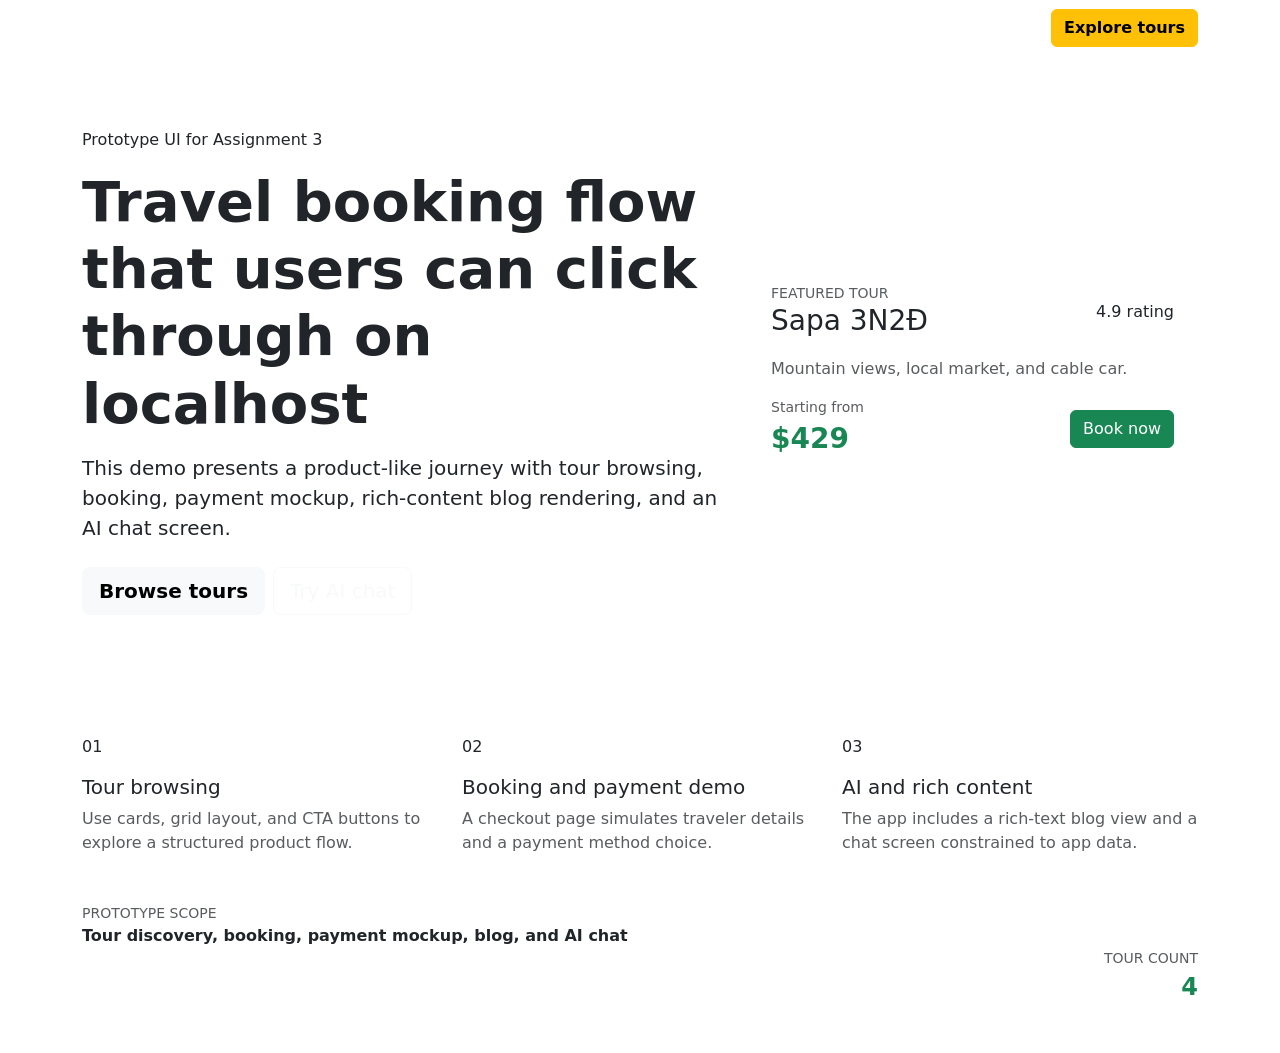
==== src/main/resources/templates/index.html @ 4badd537 "Add customer and admin tour prototype" ====
<!DOCTYPE html>
<html lang="en" xmlns:th="http://www.thymeleaf.org">
<head>
    <meta charset="UTF-8">
    <meta name="viewport" content="width=device-width, initial-scale=1">
    <title>Dieu Dao Travel</title>
    <link href="https://cdn.jsdelivr.net/npm/bootstrap@5.3.3/dist/css/bootstrap.min.css" rel="stylesheet">
    <link th:href="@{/css/app.css}" rel="stylesheet">
</head>
<body>
<div class="app-shell">
    <nav class="navbar navbar-expand-lg navbar-dark topbar sticky-top">
        <div class="container">
            <a class="navbar-brand fw-bold" th:href="@{/}">Dieu Dao Travel</a>
            <button class="navbar-toggler" type="button" data-bs-toggle="collapse" data-bs-target="#mainNav">
                <span class="navbar-toggler-icon"></span>
            </button>
            <div class="collapse navbar-collapse" id="mainNav">
                <div class="navbar-nav ms-auto align-items-lg-center gap-lg-2">
                    <a class="nav-link active" th:href="@{/}">Home</a>
                    <a class="nav-link" th:href="@{/tour}">Tours</a>
                    <a class="nav-link" th:href="@{/tour/blog}">Blog</a>
                    <a class="nav-link" th:href="@{/tour(chat=1)}">AI Chat</a>
                    <a class="btn btn-warning fw-semibold ms-lg-2" th:href="@{/tour}">Explore tours</a>
                </div>
            </div>
        </div>
    </nav>

    <header class="hero-shell">
        <div class="container py-5">
            <div class="row align-items-center g-4 py-4">
                <div class="col-lg-7">
                    <span class="eyebrow">Prototype UI for Assignment 3</span>
                    <h1 class="display-4 fw-bold mt-3 hero-title">Travel booking flow that users can click through on localhost</h1>
                    <p class="lead mt-3 hero-subtitle">This demo presents a product-like journey with tour browsing, booking, payment mockup, rich-content blog rendering, and an AI chat screen.</p>
                    <div class="d-flex flex-wrap gap-2 mt-4">
                        <a class="btn btn-light btn-lg fw-semibold" th:href="@{/tour}">Browse tours</a>
                        <a class="btn btn-outline-light btn-lg" th:href="@{/tour(chat=1)}">Try AI chat</a>
                    </div>
                </div>
                <div class="col-lg-5">
                    <div class="hero-card p-4">
                        <div class="d-flex justify-content-between align-items-center">
                            <div>
                                <div class="small text-uppercase text-muted">Featured tour</div>
                                <h2 class="h3 mb-1" th:text="${featuredTour ?: 'Sapa 3N2Đ'}">Sapa 3N2Đ</h2>
                            </div>
                            <span class="pill">4.9 rating</span>
                        </div>
                        <p class="text-muted mt-3">Mountain views, local market, and cable car.</p>
                        <div class="d-flex justify-content-between align-items-center">
                            <div>
                                <div class="small text-muted">Starting from</div>
                                <div class="fs-3 fw-bold text-success">$429</div>
                            </div>
                            <a class="btn btn-success" th:href="@{/tour/book/t1}">Book now</a>
                        </div>
                    </div>
                </div>
            </div>
        </div>
    </header>

    <main class="container py-5">
        <div class="row g-4">
            <div class="col-md-4">
                <div class="feature-card h-100">
                    <div class="icon-badge">01</div>
                    <h2 class="h5 mt-3">Tour browsing</h2>
                    <p class="text-muted mb-0">Use cards, grid layout, and CTA buttons to explore a structured product flow.</p>
                </div>
            </div>
            <div class="col-md-4">
                <div class="feature-card h-100">
                    <div class="icon-badge">02</div>
                    <h2 class="h5 mt-3">Booking and payment demo</h2>
                    <p class="text-muted mb-0">A checkout page simulates traveler details and a payment method choice.</p>
                </div>
            </div>
            <div class="col-md-4">
                <div class="feature-card h-100">
                    <div class="icon-badge">03</div>
                    <h2 class="h5 mt-3">AI and rich content</h2>
                    <p class="text-muted mb-0">The app includes a rich-text blog view and a chat screen constrained to app data.</p>
                </div>
            </div>
        </div>
        <div class="summary-strip mt-5">
            <div>
                <div class="small text-uppercase text-muted">Prototype scope</div>
                <div class="fw-semibold">Tour discovery, booking, payment mockup, blog, and AI chat</div>
            </div>
            <div class="text-end">
                <div class="small text-uppercase text-muted">Tour count</div>
                <div class="fw-bold text-success fs-4" th:text="${tourCount ?: 4}">4</div>
            </div>
        </div>
    </main>
</div>
<script src="https://cdn.jsdelivr.net/npm/bootstrap@5.3.3/dist/js/bootstrap.bundle.min.js"></script>
</body>
</html>
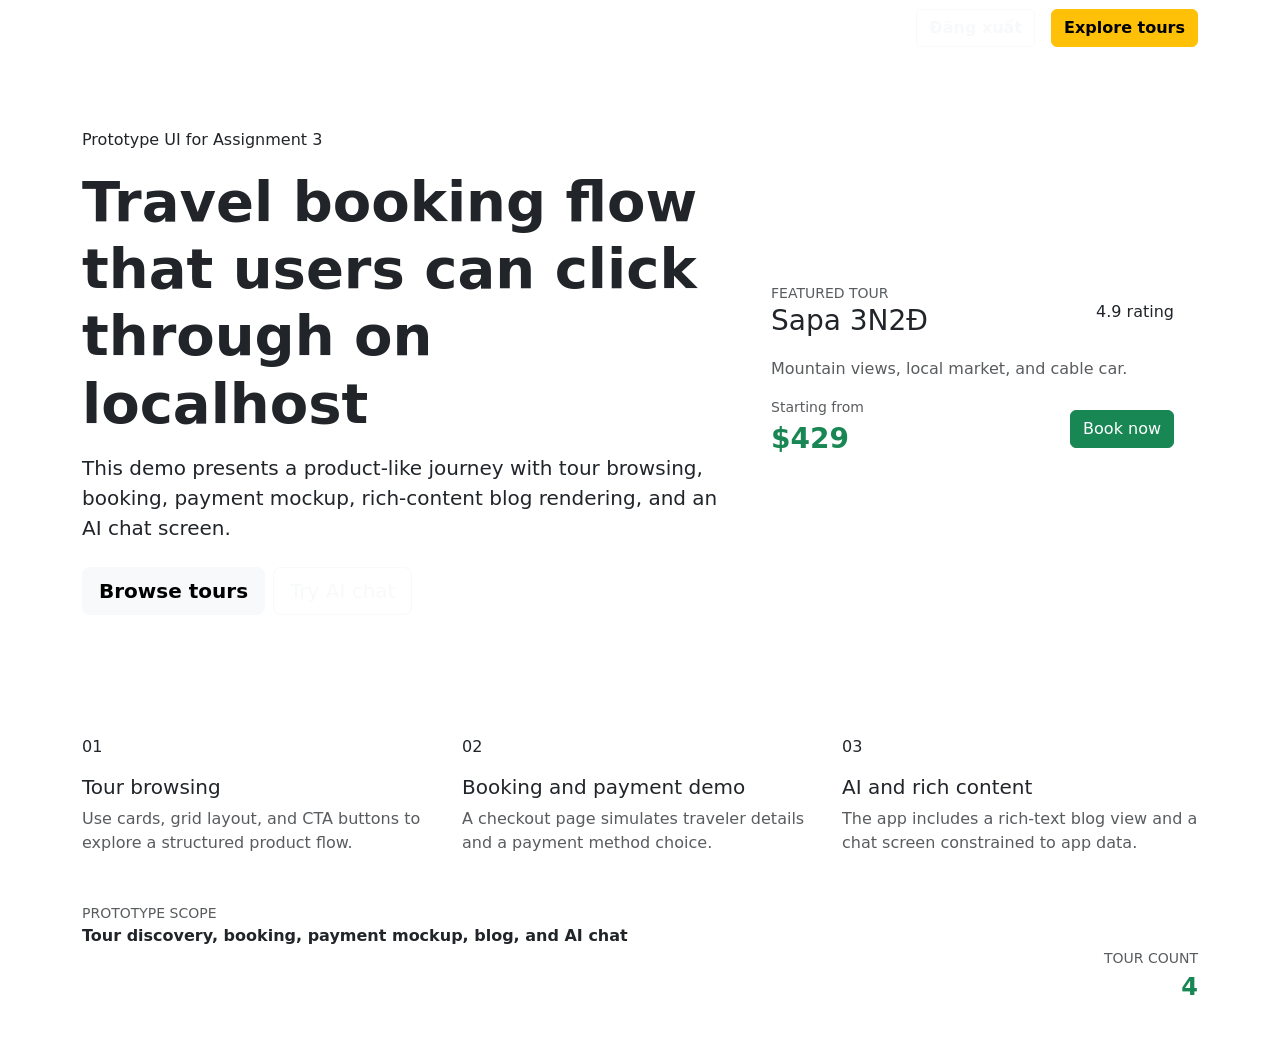
==== commit 3079f496: "Update tour UI and booking flow" ====
--- a/src/main/resources/templates/index.html
+++ b/src/main/resources/templates/index.html
@@ -17,10 +17,10 @@
             </button>
             <div class="collapse navbar-collapse" id="mainNav">
                 <div class="navbar-nav ms-auto align-items-lg-center gap-lg-2">
-                    <a class="nav-link active" th:href="@{/}">Home</a>
                     <a class="nav-link" th:href="@{/tour}">Tours</a>
                     <a class="nav-link" th:href="@{/tour/blog}">Blog</a>
                     <a class="nav-link" th:href="@{/tour(chat=1)}">AI Chat</a>
+                    <a class="btn btn-outline-light fw-semibold ms-lg-2" th:href="@{/logout}">Đăng xuất</a>
                     <a class="btn btn-warning fw-semibold ms-lg-2" th:href="@{/tour}">Explore tours</a>
                 </div>
             </div>
